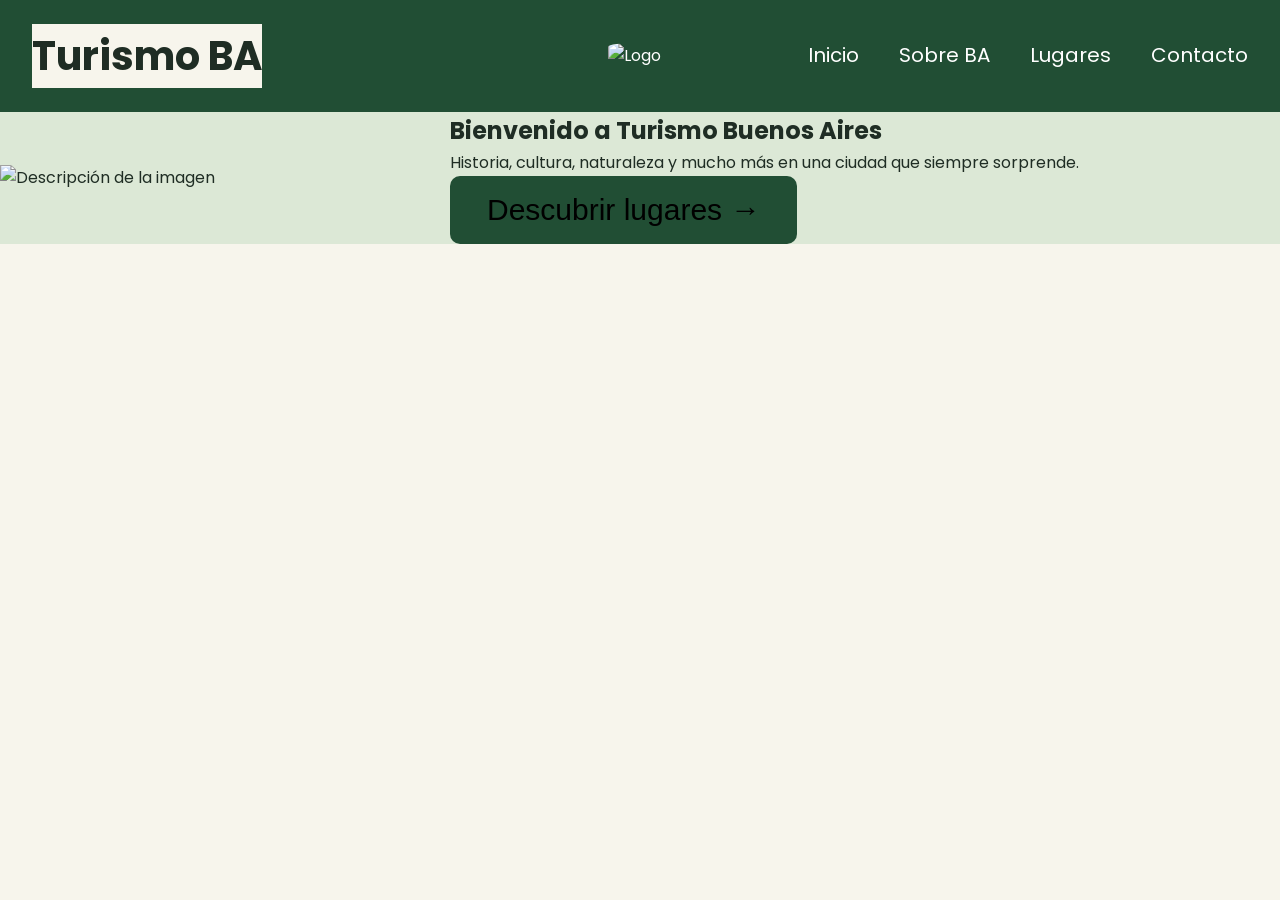
==== index.html @ f4e06504 "Add files via upload" ====
<!DOCTYPE html>
<html lang="en">
<head>
    <meta charset="UTF-8">
    <meta name="viewport" content="width=device-width, initial-scale=1.0">
        <link rel="preconnect" href="https://fonts.googleapis.com">
        <link rel="preconnect" href="https://fonts.gstatic.com" crossorigin>
        <link href="https://fonts.googleapis.com/css2?family=Poppins:wght@400;600;700&display=swap" rel="stylesheet">
        <link rel="stylesheet" href="styles/styles.css">
    <title>TURISMO BUENOS AIRES</title>
</head>
<body>
    <header>

        <h1 class="titulo-inicio"> Turismo BA</h1>
        <hr/>

        <nav class="inicio">

        <img class="img-inicio" src="recursos/Logo.jpg" alt="Logo">

        <div class="menu">
            <a class="botones-menu" href="index.html">Inicio</a> 
            <a class="botones-menu" href="ciudad.html">Sobre BA</a> 
            <a class="botones-menu" href="lugares.html">Lugares</a> 
            <a class="botones-menu" href="contacto.html">Contacto</a>

        </div>

        </nav>

    </header>

    <div class="contenedor-inicio">
  <img src="recursos/imagen4.jpg" alt="Descripción de la imagen" class="imagen-inicio">
  <div class="texto-inicio">
    <h2>Bienvenido a Turismo Buenos Aires</h2>
    <p>Historia, cultura, naturaleza y mucho más en una ciudad que siempre sorprende.</p>
    
    <a href="lugares.html">
        <button class="boton-inicio">Descubrir lugares &rarr;</button>
    </a>
    
    </div>
</div>
		

</body>
</html>
---- styles/styles.css ----
/* =========================
   VARIABLES
========================= */

:root {
    --color-principal: #214E34;
    --color-secundario: #DCE8D6;
    --color-acento: #4F7D54;
    --color-fondo: #F7F5EC;
    --color-texto: #1F2D24;

    --fuente-principal: "Poppins", sans-serif;
}


/* =========================
   RESET
========================= */

* {
    box-sizing: border-box;
    margin: 0;
    padding: 0;
}


/* =========================
   ESTILOS GENERALES
========================= */

body {
    font-family: var(--fuente-principal);
    font-size: 16px;
    line-height: 1.6;

    background-color: var(--color-fondo);
    color: var(--color-texto);
}

/* INICIO */

/* MENÚ DE NAVEGACIÓN */

.titulo-inicio{
    font-family: var(--fuente-principal);
    font-size: 40px;
    line-height: 1.6;

    background-color: var(--color-fondo);
    color: var(--color-texto)
}

.img-inicio {
    width: 200px;
    border-radius: 15%;
}

.inicio {
    display: flex;
    justify-content: space-around;
    align-items: center;
    background-color: var(--color-principal);
}

.menu {
    display: flex;
    gap: 40px;

}

.botones-menu {
    font-size: 20px;
    text-decoration: none;
    color: white;
    border-bottom: 2px solid transparent;
}

.botones-menu:hover {
    border-bottom: 2px solid var(--color-acento);
}

@media (max-width: 430px) {
    .inicio {
        flex-direction: column;
    }
    .menu {
        flex-direction: column;
        gap: 20px;
        text-align: center;
    }
}

/* FLEXBOX INICIO */

.contenedor-inicio {
  display: flex;         /* Coloca la imagen y el texto en fila */
  align-items: center;   /* Alinea el texto verticalmente al centro */
  gap: 50px;             /* Crea espacio de separación entre la imagen y el texto */
  background-color: var(--color-secundario); /* Color de fondo del contenedor */
}

.imagen-inicio {
  width: 400px;          /* Ajusta el ancho de la imagen a tu gusto */
  height: auto;          /* Mantiene la proporción de la imagen */
}

.text-img-inicio {
    font-size: 20px;
    text-decoration: none;
    color: var(--color-principal);
    border-bottom: 2px solid transparent;

}

.text-img-inicio:hover {
    border-bottom: 2px solid var(--color-acento)
}

.boton-inicio {
    font-size: 30px;
    padding: 15px 35px;
    border-radius: 10px;
    border: 2px solid transparent;
    background-color: var(--color-principal);
    cursor: pointer;
    transition: .3s ease; /* Transición suave para el efecto hover */
}

.boton-inicio:hover {
    border: 2px solid var(--color-acento);
    background-color: transparent;
    color: var(--color-acento);
}


/* =========================
   HEADER
========================= */

header {
    background-color: var(--color-principal);
    color: white;

    padding: 1.5rem 2rem;

    display: flex;
    justify-content: space-between;
    align-items: center;

    gap: 2rem;
}

header h1 {
    color: white;
}


/* Los hr de contacto no son necesarios visualmente */

header hr {
    display: none;
}


/* =========================
   NAVEGACIÓN
========================= */

header nav ul {
    display: flex;

    gap: 1.5rem;

    list-style: none;
}

header nav a {
    color: white;

    text-decoration: none;
}

header nav a:hover {
    color: var(--color-secundario);
}


/* Algunas páginas tienen el nav
   separado del header */

body > nav {
    background-color: var(--color-principal);

    padding: 1rem 2rem;

    text-align: center;
}

body > nav a {
    color: white;

    text-decoration: none;

    margin: 0 0.7rem;
}

body > nav a:hover {
    color: var(--color-secundario);
}


/* =========================
   CONTENIDO PRINCIPAL
========================= */

main {
    max-width: 1100px;

    margin: 0 auto;

    padding: 3rem 2rem;
}

main h2 {
    color: var(--color-principal);

    margin-bottom: 1.5rem;
}


/* =========================
   ARTÍCULOS GENERALES
========================= */

/*
   Se conserva el diseño que ya tenía
   Contacto.

   :not(.lugar-card) evita que estas reglas
   afecten las tarjetas de lugares.html.
*/

section > article:first-of-type:not(.lugar-card) {
    display: grid;

    grid-template-columns: 2fr 1fr;

    gap: 2rem;
}

section > article:first-of-type:not(.lugar-card) > p:first-child {
    grid-column: 1 / -1;
}


/* =========================
   ENLACES EN ARTÍCULOS
========================= */

article a {
    color: var(--color-acento);

    text-decoration: none;
}

article a:hover {
    color: var(--color-principal);

    text-decoration: underline;
}


/* =========================
   ASIDE
========================= */

aside {
    background-color: var(--color-secundario);

    padding: 1.5rem;
}

aside h2 {
    color: var(--color-principal);

    margin-bottom: 1rem;
}


/* =========================
   ÚLTIMO ARTÍCULO
========================= */

/*
   Esta regla mantiene el cuadro de
   horarios de contacto.html.

   Lugares queda excluido.
*/

section > article:last-of-type:not(.lugar-card) {
    margin-top: 2rem;

    padding: 1.5rem;

    background-color: white;

    border: 1px solid var(--color-acento);
}

section > article:last-of-type:not(.lugar-card) h3 {
    color: var(--color-principal);

    margin-bottom: 1rem;
}

section > article:last-of-type:not(.lugar-card) ul {
    padding-left: 1.5rem;
}


/* =========================
   FOOTER
========================= */

footer {
    background-color: var(--color-principal);
    color: white;

    padding: 2rem;

    display: flex;
    justify-content: space-between;
    align-items: center;

    gap: 2rem;
}

footer address {
    font-style: normal;
}

footer a {
    color: var(--color-secundario);
}

footer a:hover {
    color: white;
}


/* =========================================
   PÁGINA LUGARES
========================================= */


/* =========================
   PRESENTACIÓN
========================= */

.lugares-main {
    max-width: 1100px;

    margin: 0 auto;

    padding: 3rem 2rem;
}

.lugares-presentacion {
    margin-bottom: 2rem;
}

.lugares-presentacion h2 {
    font-size: 2rem;

    color: var(--color-principal);

    margin-bottom: 0.5rem;
}

.lugares-presentacion p {
    color: #44534A;
}


/* =========================
   ATAJOS
========================= */

.lugares-atajos {
    background-color: var(--color-secundario);

    padding: 1rem 1.5rem;

    margin-bottom: 2rem;
}

.lugares-atajos h3 {
    color: var(--color-principal);

    margin-bottom: 0.8rem;
}

.lugares-atajos ul {
    display: flex;

    gap: 2rem;

    list-style: none;

    padding: 0;
}

.lugares-atajos a {
    color: var(--color-principal);

    text-decoration: none;

    font-weight: 600;
}

.lugares-atajos a:hover {
    text-decoration: underline;
}


/* =========================
   LISTA DE LUGARES
========================= */

.lista-lugares {
    margin-bottom: 2rem;
}

.lista-lugares > h2 {
    color: var(--color-principal);

    margin-bottom: 1.5rem;
}


/* =========================
   TARJETAS DE LUGARES
========================= */

.lista-lugares > .lugar-card {
    display: flex;

    background-color: white;

    border: 1px solid var(--color-secundario);

    border-radius: 6px;

    padding: 0;

    margin-top: 0;
    margin-bottom: 1.5rem;

    overflow: hidden;
}


/* =========================
   IMÁGENES DE LUGARES
========================= */

.lugar-card img {
    width: 280px;

    object-fit: cover;
}


/* =========================
   INFORMACIÓN
========================= */

.lugar-info {
    flex: 1;

    padding: 1.5rem;
}

.lista-lugares > .lugar-card .lugar-info h3 {
    color: var(--color-principal);

    margin-bottom: 0.3rem;
}

.lugar-info h4 {
    color: var(--color-principal);

    margin-top: 1rem;
    margin-bottom: 0.5rem;
}

.lugar-info p {
    margin-bottom: 0.8rem;
}


/* =========================
   UBICACIÓN
========================= */

.ubicacion {
    color: var(--color-acento);
}


/* =========================
   LISTAS DE ACTIVIDADES
========================= */

.lista-lugares > .lugar-card ul,
.lista-lugares > .lugar-card ol {
    padding-left: 1.5rem;

    margin-bottom: 1rem;
}


/* =========================
   RECOMENDACIÓN
========================= */

.recomendacion {
    background-color: var(--color-secundario);

    padding: 0.7rem 1rem;

    border-left: 4px solid var(--color-acento);

    margin-top: 1rem;
    margin-bottom: 0;
}


/* =========================
   CONSEJOS
========================= */

.consejos {
    background-color: var(--color-secundario);

    padding: 1.5rem;

    margin-top: 2rem;
}

.consejos h3 {
    color: var(--color-principal);

    margin-bottom: 0.5rem;
}
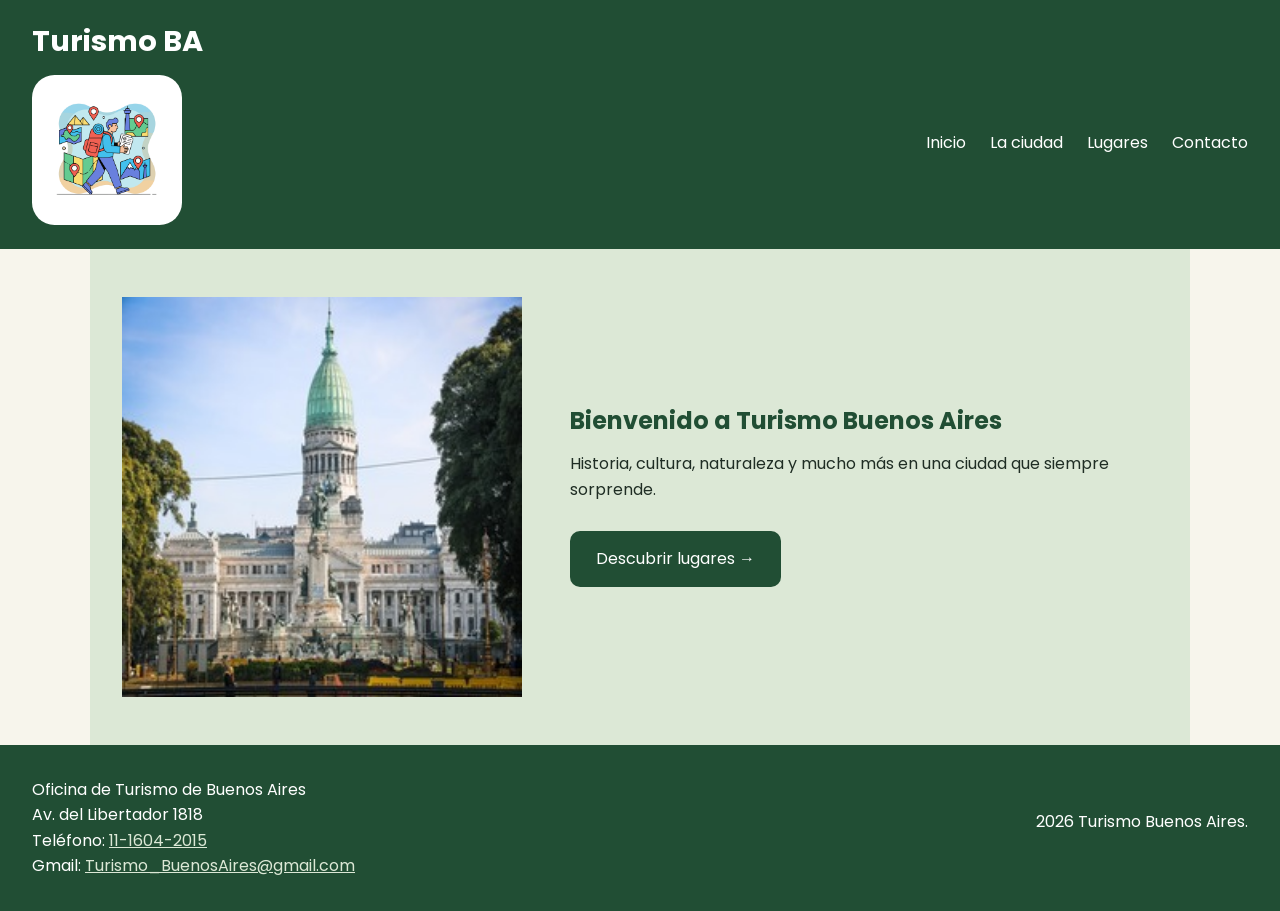
==== commit 61bea8ac: "refactor: unificar CSS, navegación y footer - Unifica el navbar y el footer en todas las páginas. - " ====
--- a/index.html
+++ b/index.html
@@ -1,49 +1,58 @@
 <!DOCTYPE html>
-<html lang="en">
+<html lang="es">
 <head>
     <meta charset="UTF-8">
     <meta name="viewport" content="width=device-width, initial-scale=1.0">
         <link rel="preconnect" href="https://fonts.googleapis.com">
         <link rel="preconnect" href="https://fonts.gstatic.com" crossorigin>
         <link href="https://fonts.googleapis.com/css2?family=Poppins:wght@400;600;700&display=swap" rel="stylesheet">
-        <link rel="stylesheet" href="styles/styles.css">
+        <link rel="stylesheet" href="css/estilos.css">
     <title>TURISMO BUENOS AIRES</title>
 </head>
-<body>
-    <header>
+<body class="pagina-inicio">
 
-        <h1 class="titulo-inicio"> Turismo BA</h1>
-        <hr/>
+    <header class="site-header">
 
-        <nav class="inicio">
+                <h1>Turismo BA</h1>
 
-        <img class="img-inicio" src="recursos/Logo.jpg" alt="Logo">
+        <nav class="site-nav">
 
-        <div class="menu">
-            <a class="botones-menu" href="index.html">Inicio</a> 
-            <a class="botones-menu" href="ciudad.html">Sobre BA</a> 
-            <a class="botones-menu" href="lugares.html">Lugares</a> 
-            <a class="botones-menu" href="contacto.html">Contacto</a>
+            <img class="nav-logo" src="Recursos/Logo.jpg" alt="Logo de Turismo Buenos Aires">
 
-        </div>
+            <ul>
+                <li><a href="index.html">Inicio</a></li>
+                <li><a href="ciudad.html">La ciudad</a></li>
+                <li><a href="lugares.html">Lugares</a></li>
+                <li><a href="contacto.html">Contacto</a></li>
+            </ul>
 
         </nav>
 
     </header>
 
-    <div class="contenedor-inicio">
-  <img src="recursos/imagen4.jpg" alt="Descripción de la imagen" class="imagen-inicio">
-  <div class="texto-inicio">
-    <h2>Bienvenido a Turismo Buenos Aires</h2>
-    <p>Historia, cultura, naturaleza y mucho más en una ciudad que siempre sorprende.</p>
-    
-    <a href="lugares.html">
-        <button class="boton-inicio">Descubrir lugares &rarr;</button>
-    </a>
-    
-    </div>
-</div>
-		
+    <main class="contenedor-inicio">
+        <img src="Recursos/imagen4.jpg" alt="Descripción de la imagen" class="imagen-inicio">
+        <div class="texto-inicio">
+            <h2>Bienvenido a Turismo Buenos Aires</h2>
+            <p>Historia, cultura, naturaleza y mucho más en una ciudad que siempre sorprende.</p>
+            <a class="boton-inicio" href="lugares.html">Descubrir lugares &rarr;</a>
+        </div>
+    </main>
+
+    <footer class="site-footer">
+        <address>
+            Oficina de Turismo de Buenos Aires<br>
+            Av. del Libertador 1818<br>
+            Teléfono:
+            <a href="tel:+541116042015">11-1604-2015</a><br>
+            Gmail:
+            <a href="mailto:Turismo_BuenosAires@gmail.com">
+                Turismo_BuenosAires@gmail.com
+            </a>
+        </address>
+
+        <p>2026 Turismo Buenos Aires.</p>
+    </footer>
 
 </body>
 </html>
--- a/css/estilos.css
+++ b/css/estilos.css
@@ -0,0 +1,334 @@
+/* Variables */
+:root {
+    --color-principal: #214E34;
+    --color-secundario: #DCE8D6;
+    --color-acento: #4F7D54;
+    --color-fondo: #F7F5EC;
+    --color-texto: #1F2D24;
+    --fuente-principal: "Poppins", sans-serif;
+}
+
+/* Reset */
+* {
+    box-sizing: border-box;
+    margin: 0;
+    padding: 0;
+}
+
+/* Estilos generales */
+body {
+    font-family: var(--fuente-principal);
+    font-size: 16px;
+    line-height: 1.6;
+    background-color: var(--color-fondo);
+    color: var(--color-texto);
+}
+
+h1,
+h2,
+h3 {
+    line-height: 1.2;
+}
+
+h1 {
+    font-size: 1.8rem;
+}
+
+h2 {
+    font-size: 1.5rem;
+    color: var(--color-principal);
+    margin-bottom: 1.5rem;
+}
+
+h3 {
+    font-size: 1.2rem;
+    color: var(--color-principal);
+    margin-bottom: 0.8rem;
+}
+
+p,
+li,
+dd {
+    margin-bottom: 0.8rem;
+}
+
+/* Header y navegación */
+.site-header {
+    background-color: var(--color-principal);
+    color: white;
+    padding: 1.5rem 2rem;
+}
+
+.site-header h1 {
+    color: white;
+    margin-bottom: 1rem;
+}
+
+.site-nav {
+    display: flex;
+    align-items: center;
+    justify-content: space-between;
+    gap: 2rem;
+}
+
+.site-nav ul {
+    display: flex;
+    gap: 1.5rem;
+    list-style: none;
+}
+
+.site-nav a {
+    color: white;
+    text-decoration: none;
+}
+
+.site-nav a:hover {
+    color: var(--color-secundario);
+}
+
+.nav-logo {
+    width: 150px;
+    border-radius: 15%;
+}
+
+/* Contenido principal */
+main {
+    max-width: 1100px;
+    margin: 0 auto;
+    padding: 3rem 2rem;
+}
+
+/* Página Inicio */
+.pagina-inicio .contenedor-inicio {
+    display: flex;
+    align-items: center;
+    gap: 3rem;
+    max-width: 1100px;
+    margin: 0 auto;
+    padding: 3rem 2rem;
+    background-color: var(--color-secundario);
+}
+
+.imagen-inicio {
+    width: 400px;
+    height: auto;
+}
+
+.texto-inicio {
+    flex: 1;
+}
+
+.texto-inicio h2 {
+    margin-bottom: 1rem;
+}
+
+.boton-inicio {
+    display: inline-block;
+    margin-top: 1rem;
+    padding: 0.8rem 1.5rem;
+    border: 2px solid transparent;
+    border-radius: 10px;
+    background-color: var(--color-principal);
+    color: white;
+    text-decoration: none;
+}
+
+.boton-inicio:hover {
+    border-color: var(--color-acento);
+    background-color: transparent;
+    color: var(--color-acento);
+}
+
+/* Página Ciudad */
+.pagina-ciudad main section {
+    margin-bottom: 2rem;
+    padding: 2rem;
+    background-color: white;
+    border: 1px solid var(--color-secundario);
+}
+
+.pagina-ciudad main section h2 {
+    padding-bottom: 0.5rem;
+    border-bottom: 2px solid var(--color-acento);
+}
+
+.destacado {
+    margin: 1.5rem 0;
+    padding: 1rem;
+    border-left: 5px solid var(--color-acento);
+    background-color: var(--color-secundario);
+}
+
+.pagina-ciudad .barrios {
+    display: grid;
+    grid-template-columns: repeat(2, 1fr);
+    gap: 1.5rem;
+}
+
+.pagina-ciudad .barrio {
+    padding: 1.2rem;
+    border-left: 4px solid var(--color-acento);
+    background-color: var(--color-fondo);
+}
+
+.pagina-ciudad dt {
+    margin-top: 1rem;
+    font-weight: 600;
+    color: var(--color-principal);
+}
+
+.pagina-ciudad dd {
+    margin-left: 1rem;
+}
+
+/* Página Lugares */
+.lugares-main {
+    max-width: 1100px;
+    margin: 0 auto;
+    padding: 3rem 2rem;
+}
+
+.lugares-presentacion {
+    margin-bottom: 2rem;
+}
+
+.lugares-presentacion h2,
+.lista-lugares > h2 {
+    margin-bottom: 0.5rem;
+}
+
+.lugares-atajos {
+    margin-bottom: 2rem;
+    padding: 1rem 1.5rem;
+    background-color: var(--color-secundario);
+}
+
+.lugares-atajos ul {
+    display: flex;
+    gap: 2rem;
+    list-style: none;
+}
+
+.lugares-atajos a {
+    color: var(--color-principal);
+    font-weight: 600;
+    text-decoration: none;
+}
+
+.lugares-atajos a:hover {
+    text-decoration: underline;
+}
+
+.lista-lugares {
+    margin-bottom: 2rem;
+}
+
+.lugar-card {
+    display: flex;
+    margin-bottom: 1.5rem;
+    border: 1px solid var(--color-secundario);
+    border-radius: 6px;
+    background-color: white;
+}
+
+.lugar-card img {
+    width: 280px;
+    height: auto;
+}
+
+.lugar-info {
+    flex: 1;
+    padding: 1.5rem;
+}
+
+.lugar-info h4 {
+    margin-top: 1rem;
+    margin-bottom: 0.5rem;
+    color: var(--color-principal);
+}
+
+.ubicacion {
+    color: var(--color-acento);
+}
+
+.lugar-info ul,
+.lugar-info ol {
+    padding-left: 1.5rem;
+}
+
+.recomendacion {
+    margin-top: 1rem;
+    padding: 0.7rem 1rem;
+    border-left: 4px solid var(--color-acento);
+    background-color: var(--color-secundario);
+}
+
+.consejos {
+    margin-top: 2rem;
+    padding: 1.5rem;
+    background-color: var(--color-secundario);
+}
+
+/* Página Contacto */
+.contacto-info {
+    display: grid;
+    grid-template-columns: 2fr 1fr;
+    gap: 2rem;
+}
+
+.contacto-intro {
+    grid-column: 1 / -1;
+}
+
+.contacto-info a {
+    color: var(--color-acento);
+    text-decoration: none;
+}
+
+.contacto-info a:hover {
+    color: var(--color-principal);
+    text-decoration: underline;
+}
+
+.contacto-redes {
+    padding: 1.5rem;
+    background-color: var(--color-secundario);
+}
+
+.contacto-horarios {
+    margin-top: 2rem;
+    padding: 1.5rem;
+    border: 1px solid var(--color-acento);
+    background-color: white;
+}
+
+.contacto-horarios h3 {
+    margin-bottom: 1rem;
+}
+
+.contacto-horarios ul {
+    padding-left: 1.5rem;
+}
+
+/* Footer */
+.site-footer {
+    display: flex;
+    align-items: center;
+    justify-content: space-between;
+    gap: 2rem;
+    padding: 2rem;
+    background-color: var(--color-principal);
+    color: white;
+}
+
+.site-footer address {
+    font-style: normal;
+}
+
+.site-footer a {
+    color: var(--color-secundario);
+}
+
+.site-footer a:hover {
+    color: white;
+}
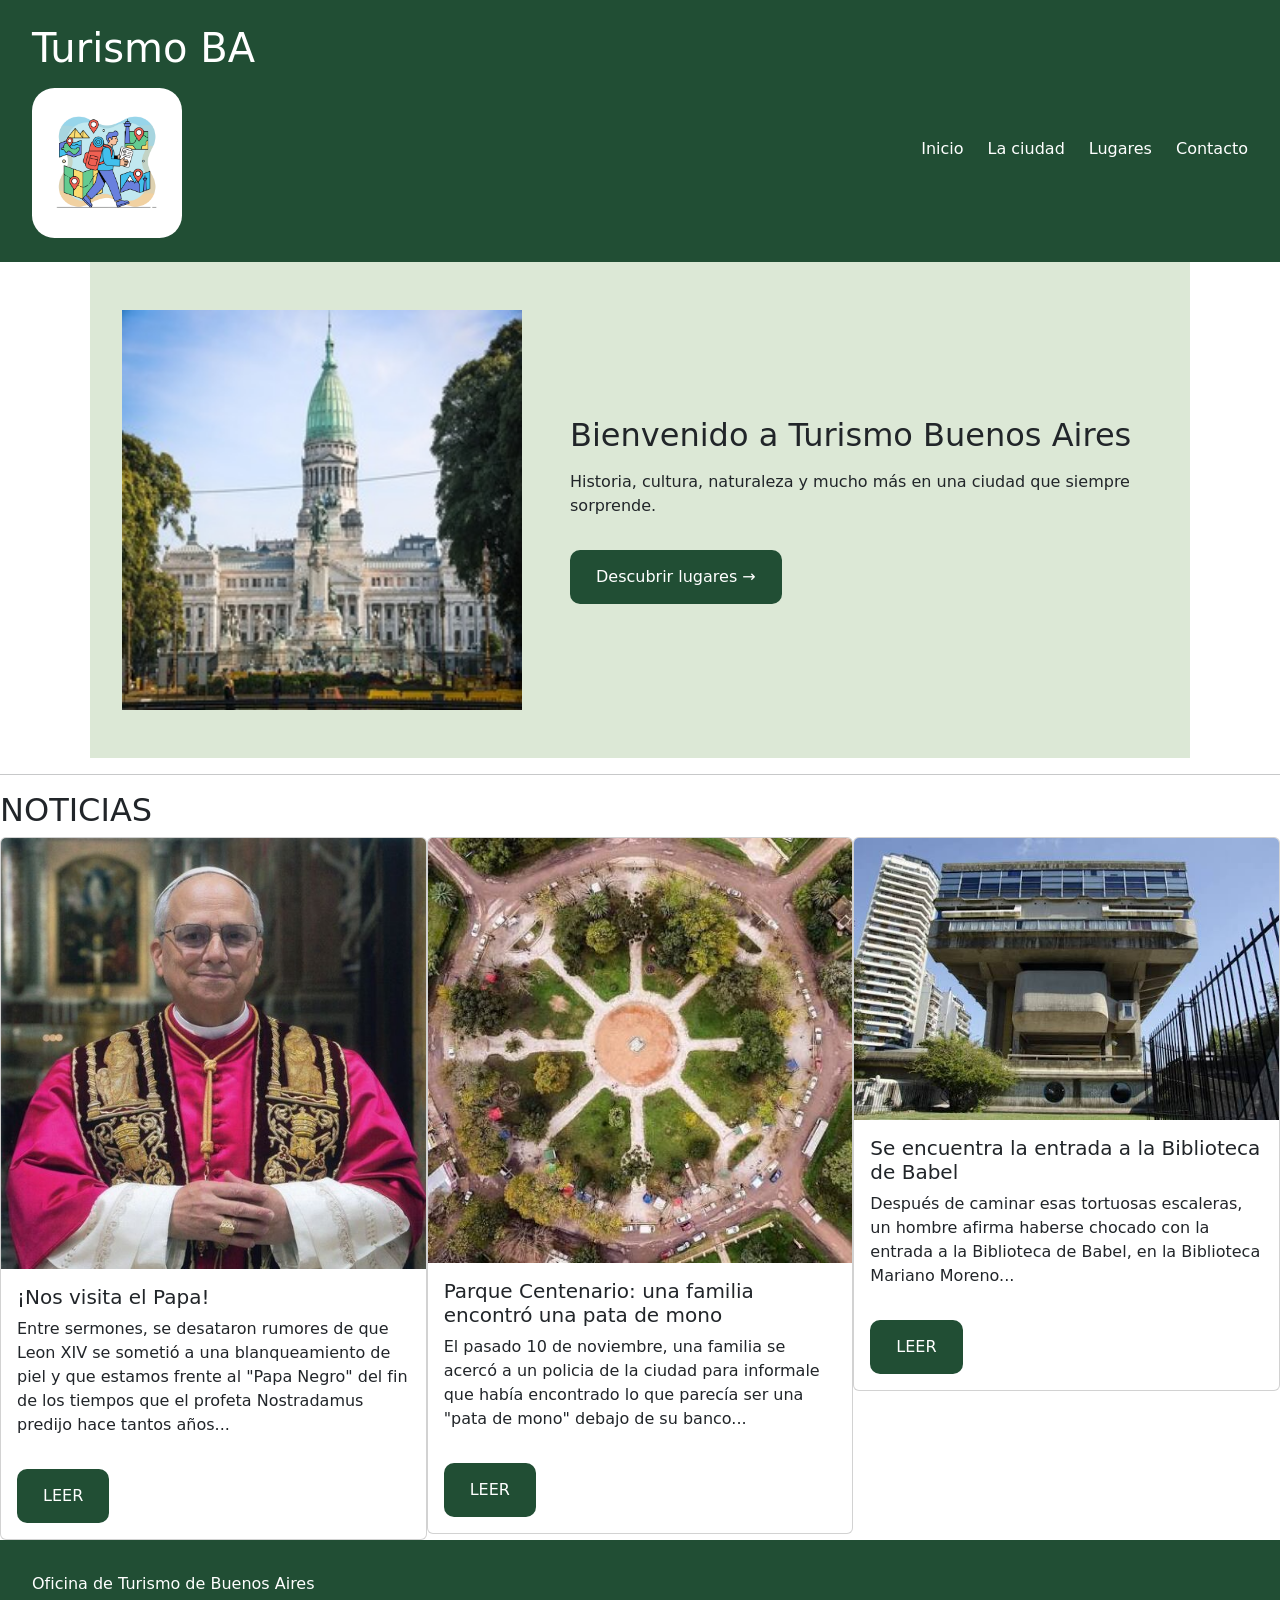
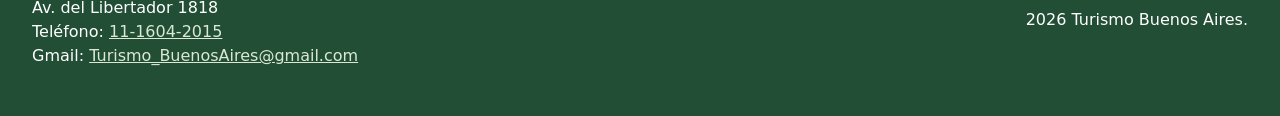
==== commit 5564540c: "Nueva sección con noticias raras, con un grid y cards de bootstrap Disculpen la tardanza, compañeros" ====
--- a/index.html
+++ b/index.html
@@ -7,6 +7,8 @@
         <link rel="preconnect" href="https://fonts.gstatic.com" crossorigin>
         <link href="https://fonts.googleapis.com/css2?family=Poppins:wght@400;600;700&display=swap" rel="stylesheet">
         <link rel="stylesheet" href="css/estilos.css">
+        <link href="https://cdn.jsdelivr.net/npm/bootstrap@5.0.2/dist/css/bootstrap.min.css" rel="stylesheet" integrity="sha384-EVSTQN3/azprG1Anm3QDgpJLIm9Nao0Yz1ztcQTwFspd3yD65VohhpuuCOmLASjC" crossorigin="anonymous">
+
     <title>TURISMO BUENOS AIRES</title>
 </head>
 <body class="pagina-inicio">
@@ -39,6 +41,47 @@
         </div>
     </main>
 
+<hr>
+
+<h2>NOTICIAS</h2>
+    <div class="row g-0">
+
+        <div class="col">
+        <div class="card">
+  <img src="Recursos/Papa.jpg" class="card-img-top" alt="Imagen de noticia">
+  <div class="card-body">
+    <h5 class="card-title">¡Nos visita el Papa!</h5>
+    <p class="card-text">Entre sermones, se desataron rumores de que Leon XIV se sometió a una blanqueamiento de piel y que estamos frente al "Papa Negro" del fin de los tiempos que el profeta Nostradamus predijo hace tantos años...</p>
+    <a href="https://www.infobae.com/opinion/2026/11/12/leon-xiv-es-el-papa-negro" class="btn-noticias">LEER</a>
+  </div>
+</div>
+</div>
+
+<div class="col">
+<div class="card">
+  <img src="Recursos/Parque Centenario.jpg" class="card-img-top" alt="Imagen de noticia">
+  <div class="card-body">
+    <h5 class="card-title">Parque Centenario: una familia encontró una pata de mono</h5>
+    <p class="card-text">El pasado 10 de noviembre, una familia se acercó a un policia de la ciudad para informale que había encontrado lo que parecía ser una "pata de mono" debajo de su banco...</p>
+    <a href="https://www.infobae.com/teleshow/2026/11/10/nadie-debe-saber-de-la-pata-de-mono/" class="btn-noticias">LEER</a>
+  </div>
+</div>
+</div>
+
+<div class="col">
+<div class="card">
+  <img src="Recursos/Bilbioteca Moreno.jpg" class="card-img-top" alt="Logo de seccion">
+  <div class="card-body">
+    <h5 class="card-title">Se encuentra la entrada a la Biblioteca de Babel</h5>
+    <p class="card-text">Después de caminar esas tortuosas escaleras, un hombre afirma haberse chocado con la entrada a la Biblioteca de Babel, en la Biblioteca Mariano Moreno...</p>
+    <a href="https://www.infobae.com/teleshow/2026/11/10/un-libro-que-empiece-por-el-final-y-termine-por-el-principio-menos-tres-letras" class="btn-noticias">LEER</a>
+  </div>
+</div>
+</div>
+</div>
+
+
+
     <footer class="site-footer">
         <address>
             Oficina de Turismo de Buenos Aires<br>
--- a/css/estilos.css
+++ b/css/estilos.css
@@ -139,6 +139,23 @@
     color: var(--color-acento);
 }
 
+.btn-noticias {
+    display: inline-block;
+    margin-top: 1rem;
+    padding: 0.8rem 1.5rem;
+    border: 2px solid transparent;
+    border-radius: 10px;
+    background-color: var(--color-principal);
+    color: white;
+    text-decoration: none;
+}
+
+.btn-noticias:hover {
+    border-color: var(--color-acento);
+    background-color: transparent;
+    color: var(--color-acento);
+}
+
 /* Página Ciudad */
 .pagina-ciudad main section {
     margin-bottom: 2rem;
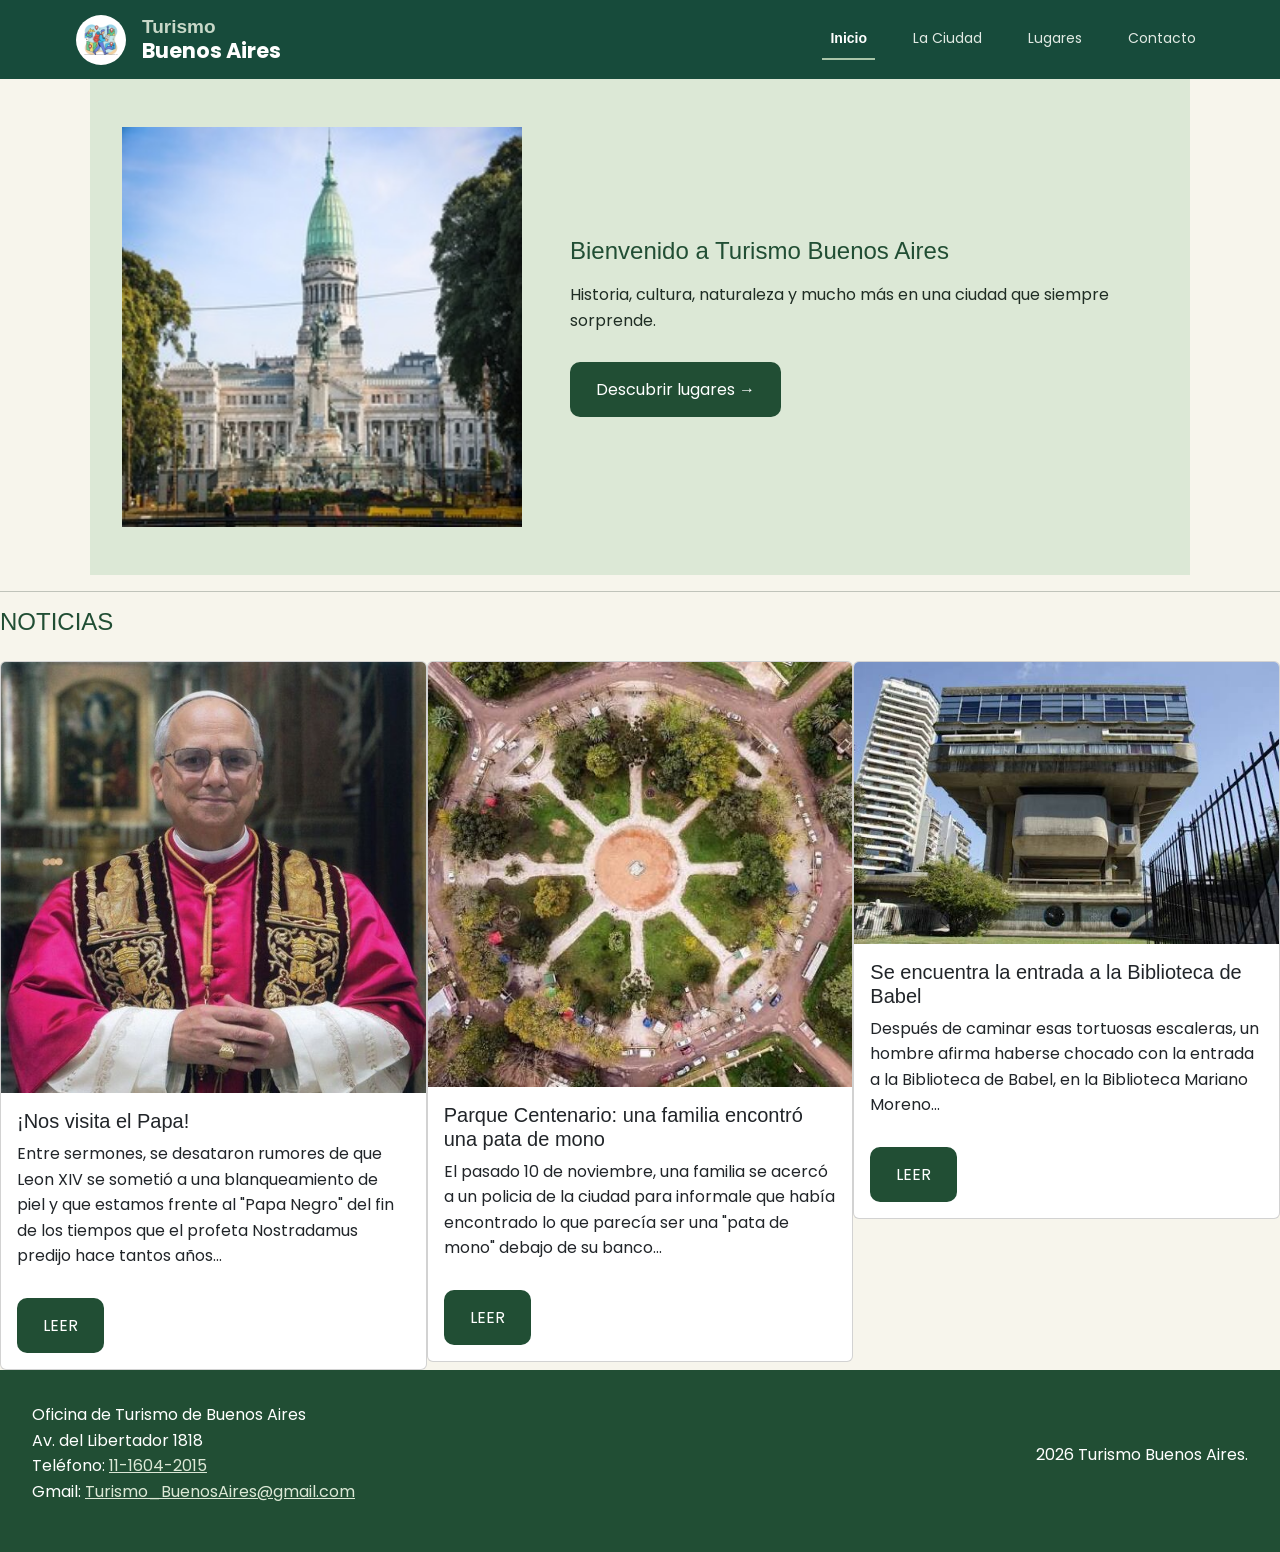
==== commit 3bc1032f: "feat: unifico la navbar del sitio con Bootstrap" ====
--- a/index.html
+++ b/index.html
@@ -6,30 +6,45 @@
         <link rel="preconnect" href="https://fonts.googleapis.com">
         <link rel="preconnect" href="https://fonts.gstatic.com" crossorigin>
         <link href="https://fonts.googleapis.com/css2?family=Poppins:wght@400;600;700&display=swap" rel="stylesheet">
+        <!-- Bootstrap CSS: antes del CSS propio -->
+        <link href="https://cdn.jsdelivr.net/npm/bootstrap@5.3.3/dist/css/bootstrap.min.css" rel="stylesheet">
+
+        <!-- CSS propio del sitio -->
         <link rel="stylesheet" href="css/estilos.css">
-        <link href="https://cdn.jsdelivr.net/npm/bootstrap@5.0.2/dist/css/bootstrap.min.css" rel="stylesheet" integrity="sha384-EVSTQN3/azprG1Anm3QDgpJLIm9Nao0Yz1ztcQTwFspd3yD65VohhpuuCOmLASjC" crossorigin="anonymous">
+        <link rel="stylesheet" href="css/navbar.css">
 
     <title>TURISMO BUENOS AIRES</title>
 </head>
 <body class="pagina-inicio">
 
-    <header class="site-header">
+    <header class="header-turismo sticky-top">
+        <nav class="navbar navbar-expand-lg navbar-dark navbar-turismo">
+            <div class="container-fluid">
 
-                <h1>Turismo BA</h1>
+                <a class="navbar-brand d-flex align-items-center gap-3" href="index.html">
+                    <img class="logo-navbar rounded-circle" src="Recursos/Logo.jpg" alt="Logo de Turismo Buenos Aires">
+                    <div class="marca-texto">
+                        <h1>Turismo</h1>
+                        <p>Buenos Aires</p>
+                    </div>
+                </a>
 
-        <nav class="site-nav">
+                <button class="navbar-toggler" type="button" data-bs-toggle="collapse" data-bs-target="#menuPrincipal"
+                    aria-controls="menuPrincipal" aria-expanded="false" aria-label="Abrir menú">
+                    <span class="navbar-toggler-icon"></span>
+                </button>
 
-            <img class="nav-logo" src="Recursos/Logo.jpg" alt="Logo de Turismo Buenos Aires">
+                <div class="collapse navbar-collapse" id="menuPrincipal">
+                    <ul class="navbar-nav ms-auto">
+                        <li class="nav-item"><a class="nav-link active" aria-current="page" href="index.html">Inicio</a></li>
+                        <li class="nav-item"><a class="nav-link" href="ciudad.html">La Ciudad</a></li>
+                        <li class="nav-item"><a class="nav-link" href="lugares.html">Lugares</a></li>
+                        <li class="nav-item"><a class="nav-link" href="contacto.html">Contacto</a></li>
+                    </ul>
+                </div>
 
-            <ul>
-                <li><a href="index.html">Inicio</a></li>
-                <li><a href="ciudad.html">La ciudad</a></li>
-                <li><a href="lugares.html">Lugares</a></li>
-                <li><a href="contacto.html">Contacto</a></li>
-            </ul>
-
+            </div>
         </nav>
-
     </header>
 
     <main class="contenedor-inicio">
@@ -97,5 +112,7 @@
         <p>2026 Turismo Buenos Aires.</p>
     </footer>
 
+    <!-- Bootstrap JS: necesario para el menú hamburguesa -->
+    <script src="https://cdn.jsdelivr.net/npm/bootstrap@5.3.3/dist/js/bootstrap.bundle.min.js"></script>
 </body>
 </html>
--- a/css/navbar.css
+++ b/css/navbar.css
@@ -0,0 +1,99 @@
+/* =========================
+   NAVBAR - Bootstrap (personalizaciones)
+   Compartida por todas las páginas del sitio.
+   Toma los colores de la navbar de ciudad.html.
+========================= */
+
+
+/* Variables de la navbar */
+:root {
+    --nav-fondo: #174b3b;
+    --nav-texto-suave: #c8d8c8;
+    --nav-link: #e2eae4;
+    --nav-activo: #a9c5a9;
+    --nav-blanco: #ffffff;
+}
+
+
+/* Header: anula los estilos de header viejos de cada página */
+.header-turismo {
+    display: block;
+    padding: 0;
+    background-color: var(--nav-fondo);
+}
+
+
+/* Navbar: colores de Bootstrap reemplazados por los de la paleta */
+.navbar-turismo {
+    --bs-navbar-color: var(--nav-link);
+    --bs-navbar-hover-color: var(--nav-blanco);
+    --bs-navbar-active-color: var(--nav-blanco);
+    --bs-navbar-toggler-border-color: rgba(255, 255, 255, 0.4);
+
+    background-color: var(--nav-fondo);
+    padding: 0.6rem 5%;
+    min-height: 75px;
+}
+
+
+/* Logo + nombre de la ciudad (navbar-brand) */
+.logo-navbar {
+    width: 50px;
+    height: 50px;
+    object-fit: cover;
+}
+
+.navbar-turismo .marca-texto h1 {
+    margin: 0;
+    font-size: 19px;
+    font-weight: 600;
+    line-height: 1.2;
+    color: var(--nav-texto-suave);
+}
+
+.navbar-turismo .marca-texto p {
+    margin: 0;
+    font-size: 21px;
+    font-weight: 700;
+    line-height: 1.2;
+    color: var(--nav-blanco);
+}
+
+
+/* Links del menú */
+.navbar-turismo .navbar-nav {
+    gap: 30px;
+}
+
+.navbar-turismo .nav-item {
+    margin: 0;
+}
+
+.navbar-turismo .nav-link {
+    font-size: 14px;
+    text-decoration: none;
+    border-bottom: 2px solid transparent;
+    transition: color 0.3s, border-color 0.3s;
+}
+
+.navbar-turismo .nav-link.active {
+    font-weight: 600;
+    border-bottom-color: var(--nav-activo);
+}
+
+
+/* Mobile: menú hamburguesa desplegado */
+@media (max-width: 991.98px) {
+
+    .navbar-turismo .navbar-nav {
+        gap: 0;
+        padding-top: 0.5rem;
+    }
+
+    .navbar-turismo .nav-link.active {
+        border-bottom-color: transparent;
+        border-left: 3px solid var(--nav-activo);
+        padding-left: 0.6rem;
+    }
+
+}
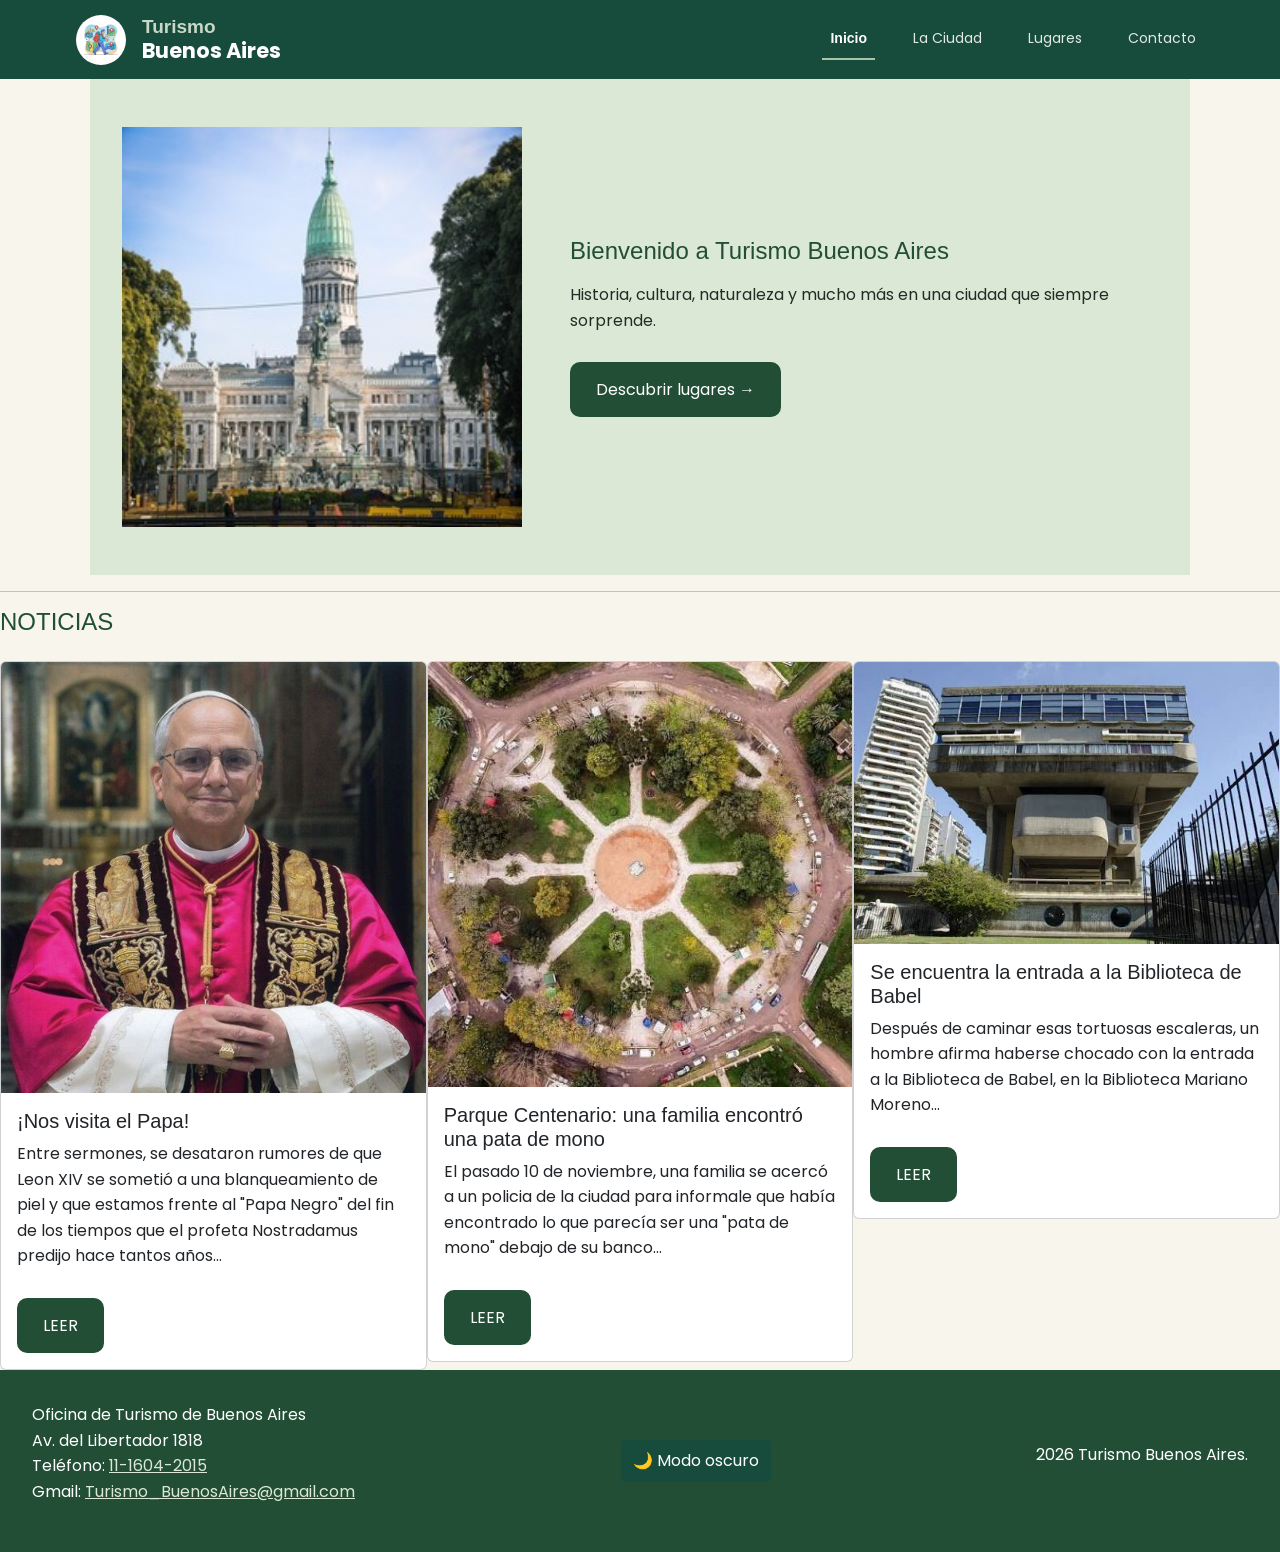
==== commit 51a18212: "feat: unifico el modo oscuro en todas las páginas y elimino CSS y JS que quedaron sin uso" ====
--- a/index.html
+++ b/index.html
@@ -11,7 +11,6 @@
 
         <!-- CSS propio del sitio -->
         <link rel="stylesheet" href="css/estilos.css">
-        <link rel="stylesheet" href="css/navbar.css">
 
     <title>TURISMO BUENOS AIRES</title>
 </head>
@@ -108,11 +107,13 @@
                 Turismo_BuenosAires@gmail.com
             </a>
         </address>
-
+        <button id="boton-tema">🌙 Modo oscuro</button>
         <p>2026 Turismo Buenos Aires.</p>
     </footer>
 
     <!-- Bootstrap JS: necesario para el menú hamburguesa -->
     <script src="https://cdn.jsdelivr.net/npm/bootstrap@5.3.3/dist/js/bootstrap.bundle.min.js"></script>
+    <!-- JS propio del sitio -->
+    <script src="js/main.js"></script>
 </body>
 </html>
--- a/css/estilos.css
+++ b/css/estilos.css
@@ -1,4 +1,6 @@
-/* Variables */
+/* =========================
+   VARIABLES
+========================= */
 :root {
     --color-principal: #214E34;
     --color-secundario: #DCE8D6;
@@ -6,16 +8,29 @@
     --color-fondo: #F7F5EC;
     --color-texto: #1F2D24;
     --fuente-principal: "Poppins", sans-serif;
-}
-
-/* Reset */
+
+    /* Navbar */
+    --nav-fondo: #174b3b;
+    --nav-texto-suave: #c8d8c8;
+    --nav-link: #e2eae4;
+    --nav-activo: #a9c5a9;
+    --nav-blanco: #ffffff;
+}
+
+
+/* =========================
+   RESET
+========================= */
 * {
     box-sizing: border-box;
     margin: 0;
     padding: 0;
 }
 
-/* Estilos generales */
+
+/* =========================
+   ESTILOS GENERALES
+========================= */
 body {
     font-family: var(--fuente-principal);
     font-size: 16px;
@@ -52,53 +67,89 @@
     margin-bottom: 0.8rem;
 }
 
-/* Header y navegación */
-.site-header {
-    background-color: var(--color-principal);
-    color: white;
-    padding: 1.5rem 2rem;
-}
-
-.site-header h1 {
-    color: white;
-    margin-bottom: 1rem;
-}
-
-.site-nav {
-    display: flex;
-    align-items: center;
-    justify-content: space-between;
-    gap: 2rem;
-}
-
-.site-nav ul {
-    display: flex;
-    gap: 1.5rem;
-    list-style: none;
-}
-
-.site-nav a {
-    color: white;
+
+/* =========================
+   NAVBAR - BOOTSTRAP (personalizaciones)
+   Misma navbar en todas las páginas
+========================= */
+
+/* Header: contenedor de la navbar */
+.header-turismo {
+    display: block;
+    padding: 0;
+    background-color: var(--nav-fondo);
+}
+
+/* Colores de Bootstrap reemplazados por los de la paleta */
+.navbar-turismo {
+    --bs-navbar-color: var(--nav-link);
+    --bs-navbar-hover-color: var(--nav-blanco);
+    --bs-navbar-active-color: var(--nav-blanco);
+    --bs-navbar-toggler-border-color: rgba(255, 255, 255, 0.4);
+
+    background-color: var(--nav-fondo);
+    padding: 0.6rem 5%;
+    min-height: 75px;
+}
+
+/* Logo + nombre de la ciudad (navbar-brand) */
+.logo-navbar {
+    width: 50px;
+    height: 50px;
+    object-fit: cover;
+}
+
+.navbar-turismo .marca-texto h1 {
+    margin: 0;
+    font-size: 19px;
+    font-weight: 600;
+    line-height: 1.2;
+    color: var(--nav-texto-suave);
+}
+
+.navbar-turismo .marca-texto p {
+    margin: 0;
+    font-size: 21px;
+    font-weight: 700;
+    line-height: 1.2;
+    color: var(--nav-blanco);
+}
+
+/* Links del menú */
+.navbar-turismo .navbar-nav {
+    gap: 30px;
+}
+
+.navbar-turismo .nav-item {
+    margin: 0;
+}
+
+.navbar-turismo .nav-link {
+    font-size: 14px;
     text-decoration: none;
-}
-
-.site-nav a:hover {
-    color: var(--color-secundario);
-}
-
-.nav-logo {
-    width: 150px;
-    border-radius: 15%;
-}
-
-/* Contenido principal */
+    border-bottom: 2px solid transparent;
+    transition: color 0.3s, border-color 0.3s;
+}
+
+.navbar-turismo .nav-link.active {
+    font-weight: 600;
+    border-bottom-color: var(--nav-activo);
+}
+
+
+/* =========================
+   CONTENIDO PRINCIPAL
+========================= */
 main {
     max-width: 1100px;
     margin: 0 auto;
     padding: 3rem 2rem;
 }
 
-/* Página Inicio */
+
+/* =========================
+   PÁGINA INICIO
+========================= */
 .pagina-inicio .contenedor-inicio {
     display: flex;
     align-items: center;
@@ -156,38 +207,163 @@
     color: var(--color-acento);
 }
 
-/* Página Ciudad */
-.pagina-ciudad main section {
-    margin-bottom: 2rem;
-    padding: 2rem;
-    background-color: white;
-    border: 1px solid var(--color-secundario);
-}
-
-.pagina-ciudad main section h2 {
-    padding-bottom: 0.5rem;
-    border-bottom: 2px solid var(--color-acento);
-}
-
-.destacado {
-    margin: 1.5rem 0;
-    padding: 1rem;
-    border-left: 5px solid var(--color-acento);
-    background-color: var(--color-secundario);
-}
-
+
+/* =========================
+   PÁGINA CIUDAD
+   (todo va dentro de .pagina-ciudad para no afectar a las otras páginas)
+========================= */
+.pagina-ciudad {
+    background-color: #f7f8f1;
+    color: #173d32;
+    line-height: 1.5;
+}
+
+.pagina-ciudad p {
+    margin-bottom: 1rem;
+}
+
+.pagina-ciudad .contenedor-ciudad {
+    width: 90%;
+    max-width: 1100px;
+    margin: 0 auto;
+    padding: 25px 0 20px;
+}
+
+/* Presentación */
+.pagina-ciudad .presentacion-ciudad {
+    display: flex;
+    justify-content: space-between;
+    align-items: center;
+    gap: 25px;
+
+    padding-bottom: 10px;
+    border-bottom: 1px solid #dce2d8;
+}
+
+.pagina-ciudad .texto-presentacion {
+    flex: 1;
+}
+
+.pagina-ciudad .texto-presentacion h2 {
+    font-size: 30px;
+    font-weight: 700;
+    margin-bottom: 5px;
+    color: #174b3b;
+}
+
+.pagina-ciudad .texto-presentacion p {
+    font-size: 13px;
+    line-height: 1.6;
+    color: #354b43;
+}
+
+.pagina-ciudad .imagen-ciudad {
+    width: 48%;
+    height: 115px;
+
+    object-fit: cover;
+    border-radius: 6px;
+}
+
+/* Características */
+.pagina-ciudad .caracteristicas {
+    margin-top: 16px;
+}
+
+.pagina-ciudad .caracteristicas h2 {
+    font-size: 18px;
+    font-weight: 700;
+    margin-bottom: 5px;
+    color: #173d32;
+}
+
+.pagina-ciudad .caracteristicas ul {
+    background-color: #edf1e7;
+
+    list-style: none;
+    padding: 9px 18px;
+
+    border-radius: 6px;
+}
+
+.pagina-ciudad .caracteristicas li {
+    position: relative;
+
+    font-size: 13px;
+    color: #354b43;
+
+    padding-left: 20px;
+    margin: 3px 0;
+}
+
+.pagina-ciudad .caracteristicas li::before {
+    content: "";
+
+    position: absolute;
+    left: 0;
+    top: 6px;
+
+    width: 9px;
+    height: 9px;
+
+    background-color: #4c9369;
+    border-radius: 50%;
+}
+
+/* Barrios */
 .pagina-ciudad .barrios {
+    margin-top: 16px;
+}
+
+.pagina-ciudad .barrios h2 {
+    font-size: 18px;
+    font-weight: 700;
+    margin-bottom: 8px;
+    color: #173d32;
+}
+
+.pagina-ciudad .contenedor-barrios {
     display: grid;
-    grid-template-columns: repeat(2, 1fr);
-    gap: 1.5rem;
-}
-
-.pagina-ciudad .barrio {
-    padding: 1.2rem;
-    border-left: 4px solid var(--color-acento);
-    background-color: var(--color-fondo);
-}
-
+    grid-template-columns: repeat(4, 1fr);
+    gap: 16px;
+}
+
+.pagina-ciudad .tarjeta-barrio {
+    background-color: #ffffff;
+    border-radius: 6px;
+    overflow: hidden;
+
+    text-align: center;
+
+    transition: transform 0.3s, box-shadow 0.3s;
+}
+
+.pagina-ciudad .tarjeta-barrio:hover {
+    transform: translateY(-4px);
+    box-shadow: 0 4px 12px rgba(0, 0, 0, 0.10);
+}
+
+.pagina-ciudad .tarjeta-barrio img {
+    display: block;
+
+    width: 100%;
+    height: 78px;
+
+    object-fit: cover;
+    border-radius: 6px;
+}
+
+.pagina-ciudad .tarjeta-barrio h3 {
+    font-size: 13px;
+    font-weight: 600;
+    margin-bottom: 0.5rem;
+
+    color: #173d32;
+
+    padding: 7px 3px;
+}
+
+/* Datos de la ciudad (lista <dl>) */
 .pagina-ciudad dt {
     margin-top: 1rem;
     font-weight: 600;
@@ -198,7 +374,35 @@
     margin-left: 1rem;
 }
 
-/* Página Lugares */
+/* Footer de la página ciudad */
+.pagina-ciudad .site-footer {
+    background-color: #d8e5d2;
+    color: inherit;
+
+    display: flex;
+    justify-content: space-between;
+    align-items: center;
+    gap: 0;
+
+    padding: 14px 5%;
+    min-height: 48px;
+}
+
+.pagina-ciudad .footer-titulo {
+    font-size: 13px;
+    font-weight: 600;
+    color: #173d32;
+}
+
+.pagina-ciudad .footer-derechos {
+    font-size: 10px;
+    color: #52665b;
+}
+
+
+/* =========================
+   PÁGINA LUGARES
+========================= */
 .lugares-main {
     max-width: 1100px;
     margin: 0 auto;
@@ -286,7 +490,10 @@
     background-color: var(--color-secundario);
 }
 
-/* Página Contacto */
+
+/* =========================
+   PÁGINA CONTACTO
+========================= */
 .contacto-info {
     display: grid;
     grid-template-columns: 2fr 1fr;
@@ -310,6 +517,10 @@
 .contacto-redes {
     padding: 1.5rem;
     background-color: var(--color-secundario);
+}
+
+.contacto-redes h2 {
+    margin-bottom: 1rem;
 }
 
 .contacto-horarios {
@@ -327,7 +538,10 @@
     padding-left: 1.5rem;
 }
 
-/* Footer */
+
+/* =========================
+   FOOTER
+========================= */
 .site-footer {
     display: flex;
     align-items: center;
@@ -349,3 +563,174 @@
 .site-footer a:hover {
     color: white;
 }
+
+
+/* =========================
+   BOTÓN MODO OSCURO
+========================= */
+#boton-tema {
+    background-color: #174b3b;
+    color: white;
+    border: none;
+    border-radius: 5px;
+    padding: 8px 12px;
+    cursor: pointer;
+    font-family: var(--fuente-principal);
+}
+
+
+/* =========================
+   MODO OSCURO
+   (la clase .modo-oscuro la agrega el JavaScript al <body>)
+========================= */
+.modo-oscuro {
+    background-color: #18231f;
+    color: #eeeeee;
+}
+
+.modo-oscuro h2,
+.modo-oscuro h3,
+.modo-oscuro p {
+    color: #eeeeee;
+}
+
+.modo-oscuro #boton-tema {
+    background-color: #d8e5d2;
+    color: #173d32;
+}
+
+/* Modo oscuro: footer (todas las páginas) */
+.modo-oscuro .site-footer {
+    background-color: #24352d;
+}
+
+/* Modo oscuro: página inicio */
+.modo-oscuro .contenedor-inicio,
+.modo-oscuro .card {
+    background-color: #293a32;
+}
+
+.modo-oscuro .card {
+    color: #eeeeee;
+    border-color: #3b4f45;
+}
+
+.modo-oscuro h4,
+.modo-oscuro h5 {
+    color: #eeeeee;
+}
+
+/* Modo oscuro: página lugares */
+.modo-oscuro .lugares-atajos,
+.modo-oscuro .lugar-card,
+.modo-oscuro .recomendacion,
+.modo-oscuro .consejos {
+    background-color: #293a32;
+}
+
+.modo-oscuro .lugar-card {
+    border-color: #3b4f45;
+}
+
+.modo-oscuro .lugares-atajos a {
+    color: #a9c5a9;
+}
+
+/* Modo oscuro: página contacto */
+.modo-oscuro .contacto-redes,
+.modo-oscuro .contacto-horarios {
+    background-color: #293a32;
+}
+
+.modo-oscuro .contacto-info a {
+    color: #a9c5a9;
+}
+
+/* Modo oscuro: página ciudad */
+.pagina-ciudad.modo-oscuro .contenedor-ciudad {
+    background-color: #18231f;
+}
+
+.pagina-ciudad.modo-oscuro main h2,
+.pagina-ciudad.modo-oscuro main h3,
+.pagina-ciudad.modo-oscuro main p,
+.pagina-ciudad.modo-oscuro .site-footer p,
+.pagina-ciudad.modo-oscuro .caracteristicas li {
+    color: #eeeeee;
+}
+
+.pagina-ciudad.modo-oscuro .caracteristicas ul,
+.pagina-ciudad.modo-oscuro .tarjeta-barrio {
+    background-color: #293a32;
+}
+
+
+/* =========================
+   RESPONSIVE
+========================= */
+
+/* Navbar: menú hamburguesa desplegado */
+@media (max-width: 991.98px) {
+
+    .navbar-turismo .navbar-nav {
+        gap: 0;
+        padding-top: 0.5rem;
+    }
+
+    .navbar-turismo .nav-link.active {
+        border-bottom-color: transparent;
+        border-left: 3px solid var(--nav-activo);
+        padding-left: 0.6rem;
+    }
+
+}
+
+/* Celulares */
+@media (max-width: 600px) {
+
+    .pagina-ciudad .contenedor-ciudad {
+        width: 92%;
+    }
+
+    .pagina-ciudad .presentacion-ciudad {
+        flex-direction: column;
+        align-items: flex-start;
+    }
+
+    .pagina-ciudad .texto-presentacion h2 {
+        font-size: 26px;
+    }
+
+    .pagina-ciudad .imagen-ciudad {
+        width: 100%;
+        height: 180px;
+    }
+
+    .pagina-ciudad .contenedor-barrios {
+        grid-template-columns: repeat(2, 1fr);
+        gap: 12px;
+    }
+
+    .pagina-ciudad .tarjeta-barrio img {
+        height: 110px;
+    }
+
+    .pagina-ciudad .site-footer {
+        flex-direction: column;
+        gap: 6px;
+        text-align: center;
+    }
+
+    .contacto-info {
+        grid-template-columns: 1fr;
+    }
+
+}
+
+@media (max-width: 350px) {
+
+    .pagina-ciudad .contenedor-barrios {
+        grid-template-columns: 1fr;
+    }
+
+}
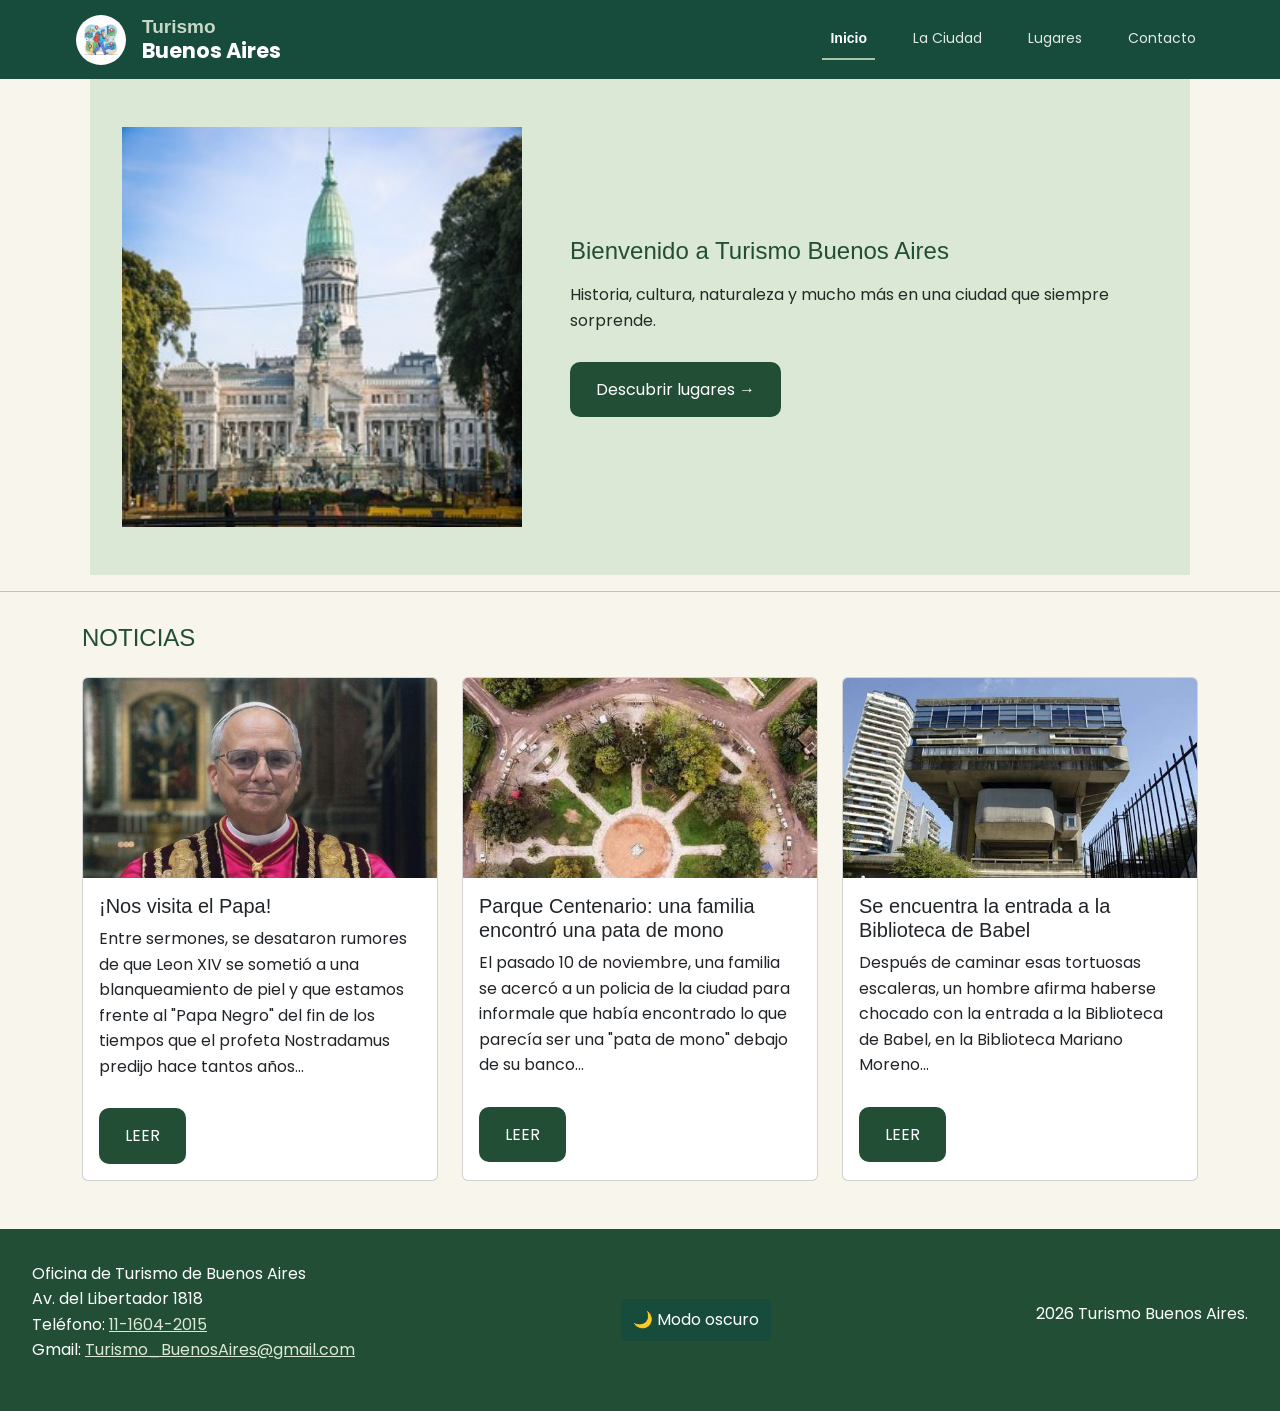
==== commit 2dcbb214: "feat: diseño responsivo con grilla de Bootstrap y media queries" ====
--- a/index.html
+++ b/index.html
@@ -47,7 +47,7 @@
     </header>
 
     <main class="contenedor-inicio">
-        <img src="Recursos/imagen4.jpg" alt="Descripción de la imagen" class="imagen-inicio">
+        <img src="Recursos/imagen4.jpg" alt="Edificio del Congreso de la Nación con su cúpula verde" class="imagen-inicio">
         <div class="texto-inicio">
             <h2>Bienvenido a Turismo Buenos Aires</h2>
             <p>Historia, cultura, naturaleza y mucho más en una ciudad que siempre sorprende.</p>
@@ -57,12 +57,14 @@
 
 <hr>
 
-<h2>NOTICIAS</h2>
-    <div class="row g-0">
+<!-- Noticias: grilla de Bootstrap (container > row > col) -->
+<section class="container noticias">
+    <h2>NOTICIAS</h2>
+    <div class="row g-4">
 
-        <div class="col">
-        <div class="card">
-  <img src="Recursos/Papa.jpg" class="card-img-top" alt="Imagen de noticia">
+        <div class="col-12 col-md-6 col-lg-4">
+        <div class="card h-100">
+  <img src="Recursos/Papa.jpg" class="card-img-top" alt="El Papa León XIV con vestimenta ceremonial">
   <div class="card-body">
     <h5 class="card-title">¡Nos visita el Papa!</h5>
     <p class="card-text">Entre sermones, se desataron rumores de que Leon XIV se sometió a una blanqueamiento de piel y que estamos frente al "Papa Negro" del fin de los tiempos que el profeta Nostradamus predijo hace tantos años...</p>
@@ -71,9 +73,9 @@
 </div>
 </div>
 
-<div class="col">
-<div class="card">
-  <img src="Recursos/Parque Centenario.jpg" class="card-img-top" alt="Imagen de noticia">
+<div class="col-12 col-md-6 col-lg-4">
+<div class="card h-100">
+  <img src="Recursos/Parque Centenario.jpg" class="card-img-top" alt="Vista aérea del Parque Centenario">
   <div class="card-body">
     <h5 class="card-title">Parque Centenario: una familia encontró una pata de mono</h5>
     <p class="card-text">El pasado 10 de noviembre, una familia se acercó a un policia de la ciudad para informale que había encontrado lo que parecía ser una "pata de mono" debajo de su banco...</p>
@@ -82,9 +84,9 @@
 </div>
 </div>
 
-<div class="col">
-<div class="card">
-  <img src="Recursos/Bilbioteca Moreno.jpg" class="card-img-top" alt="Logo de seccion">
+<div class="col-12 col-md-6 col-lg-4">
+<div class="card h-100">
+  <img src="Recursos/Bilbioteca Moreno.jpg" class="card-img-top" alt="Edificio de la Biblioteca Nacional Mariano Moreno">
   <div class="card-body">
     <h5 class="card-title">Se encuentra la entrada a la Biblioteca de Babel</h5>
     <p class="card-text">Después de caminar esas tortuosas escaleras, un hombre afirma haberse chocado con la entrada a la Biblioteca de Babel, en la Biblioteca Mariano Moreno...</p>
@@ -93,8 +95,7 @@
 </div>
 </div>
 </div>
-
-
+</section>
 
     <footer class="site-footer">
         <address>
--- a/css/estilos.css
+++ b/css/estilos.css
@@ -207,6 +207,18 @@
     color: var(--color-acento);
 }
 
+/* Noticias: tarjetas de Bootstrap dentro de la grilla */
+.noticias {
+    padding-top: 1rem;
+    padding-bottom: 3rem;
+}
+
+.noticias .card-img-top {
+    height: 200px;
+    object-fit: cover;
+    object-position: top;
+}
+
 
 /* =========================
    PÁGINA CIUDAD
@@ -373,32 +385,6 @@
 .pagina-ciudad dd {
     margin-left: 1rem;
 }
-
-/* Footer de la página ciudad */
-.pagina-ciudad .site-footer {
-    background-color: #d8e5d2;
-    color: inherit;
-
-    display: flex;
-    justify-content: space-between;
-    align-items: center;
-    gap: 0;
-
-    padding: 14px 5%;
-    min-height: 48px;
-}
-
-.pagina-ciudad .footer-titulo {
-    font-size: 13px;
-    font-weight: 600;
-    color: #173d32;
-}
-
-.pagina-ciudad .footer-derechos {
-    font-size: 10px;
-    color: #52665b;
-}
-
 
 /* =========================
    PÁGINA LUGARES
@@ -550,6 +536,11 @@
     padding: 2rem;
     background-color: var(--color-principal);
     color: white;
+    line-height: 1.6;
+}
+
+.site-footer p {
+    margin-bottom: 0.8rem;
 }
 
 .site-footer address {
@@ -654,7 +645,6 @@
 .pagina-ciudad.modo-oscuro main h2,
 .pagina-ciudad.modo-oscuro main h3,
 .pagina-ciudad.modo-oscuro main p,
-.pagina-ciudad.modo-oscuro .site-footer p,
 .pagina-ciudad.modo-oscuro .caracteristicas li {
     color: #eeeeee;
 }
@@ -685,9 +675,45 @@
 
 }
 
-/* Celulares */
-@media (max-width: 600px) {
-
+/* Celulares y tablets chicas (768px es el mismo corte que "md" de Bootstrap) */
+@media (max-width: 768px) {
+
+    /* Menos espacio a los costados en pantallas chicas */
+    main,
+    .lugares-main {
+        padding: 2rem 1rem;
+    }
+
+    /* Inicio: la imagen pasa arriba y el texto abajo */
+    .pagina-inicio .contenedor-inicio {
+        flex-direction: column;
+        gap: 1.5rem;
+        padding: 2rem 1rem;
+    }
+
+    .imagen-inicio {
+        width: 100%;
+        max-width: 400px;
+        align-self: center;
+    }
+
+    /* Lugares: la foto de cada tarjeta pasa arriba del texto */
+    .lugar-card {
+        flex-direction: column;
+    }
+
+    .lugar-card img {
+        width: 100%;
+        height: 200px;
+        object-fit: cover;
+    }
+
+    .lugares-atajos ul {
+        flex-wrap: wrap;
+        gap: 1rem;
+    }
+
+    /* Ciudad: la imagen pasa abajo del texto y los barrios quedan en 2 columnas */
     .pagina-ciudad .contenedor-ciudad {
         width: 92%;
     }
@@ -715,16 +741,18 @@
         height: 110px;
     }
 
-    .pagina-ciudad .site-footer {
-        flex-direction: column;
-        gap: 6px;
-        text-align: center;
-    }
-
+    /* Contacto: una sola columna */
     .contacto-info {
         grid-template-columns: 1fr;
     }
 
+    /* Footer: todo en columna y centrado */
+    .site-footer {
+        flex-direction: column;
+        gap: 1rem;
+        text-align: center;
+    }
+
 }
 
 @media (max-width: 350px) {
